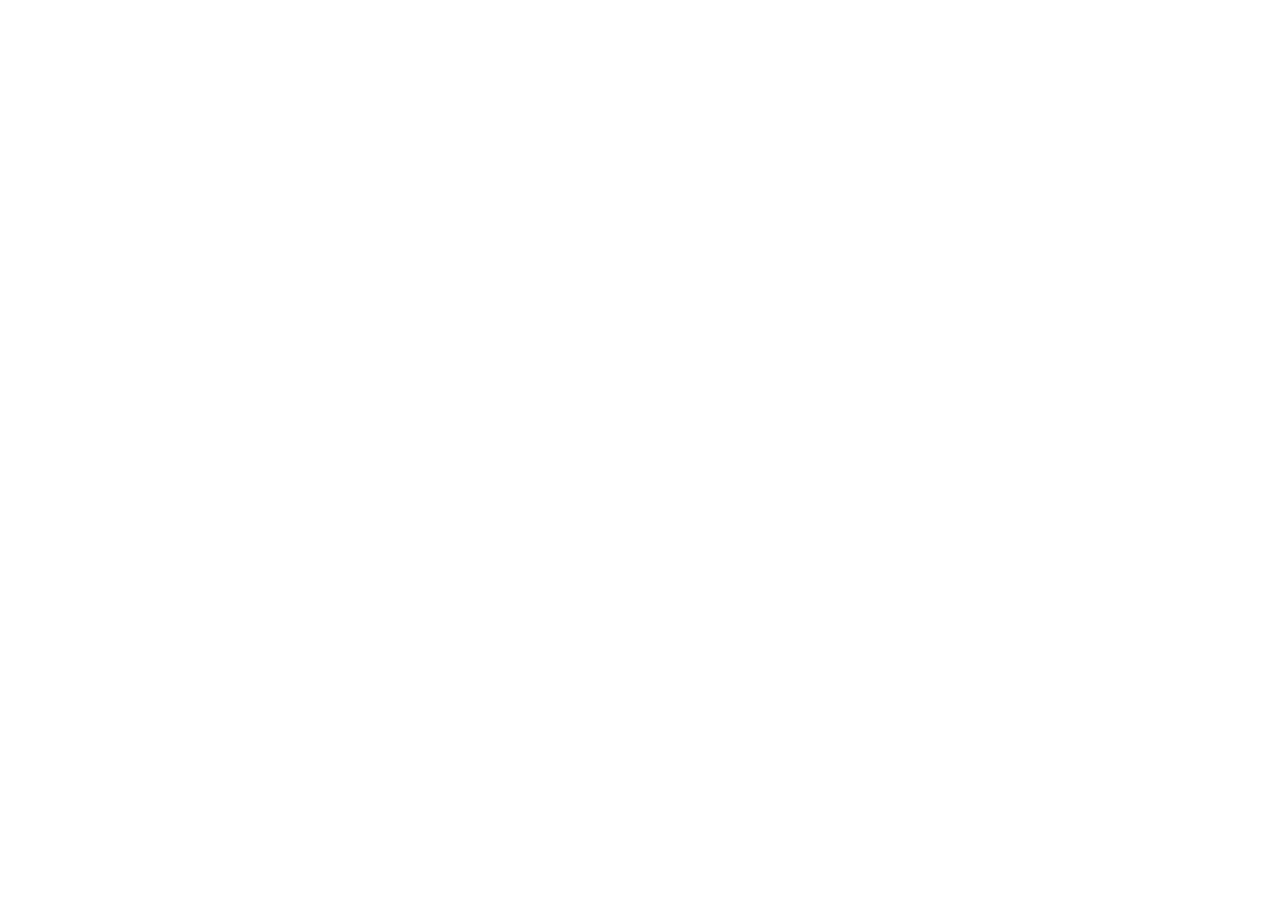
==== practice.html @ b619e9c4 "Practice.html" ====
<!DOCTYPE html>
<html lang="en">
<head>
    <meta charset="UTF-8">
    <meta name="viewport" content="width=device-width, initial-scale=1.0">
    <title>Practice task</title>
  
</head>
<body>
 <header>

 </header>
 <main>

 </main>
 <footer>
    
 </footer>

</body>
</html>
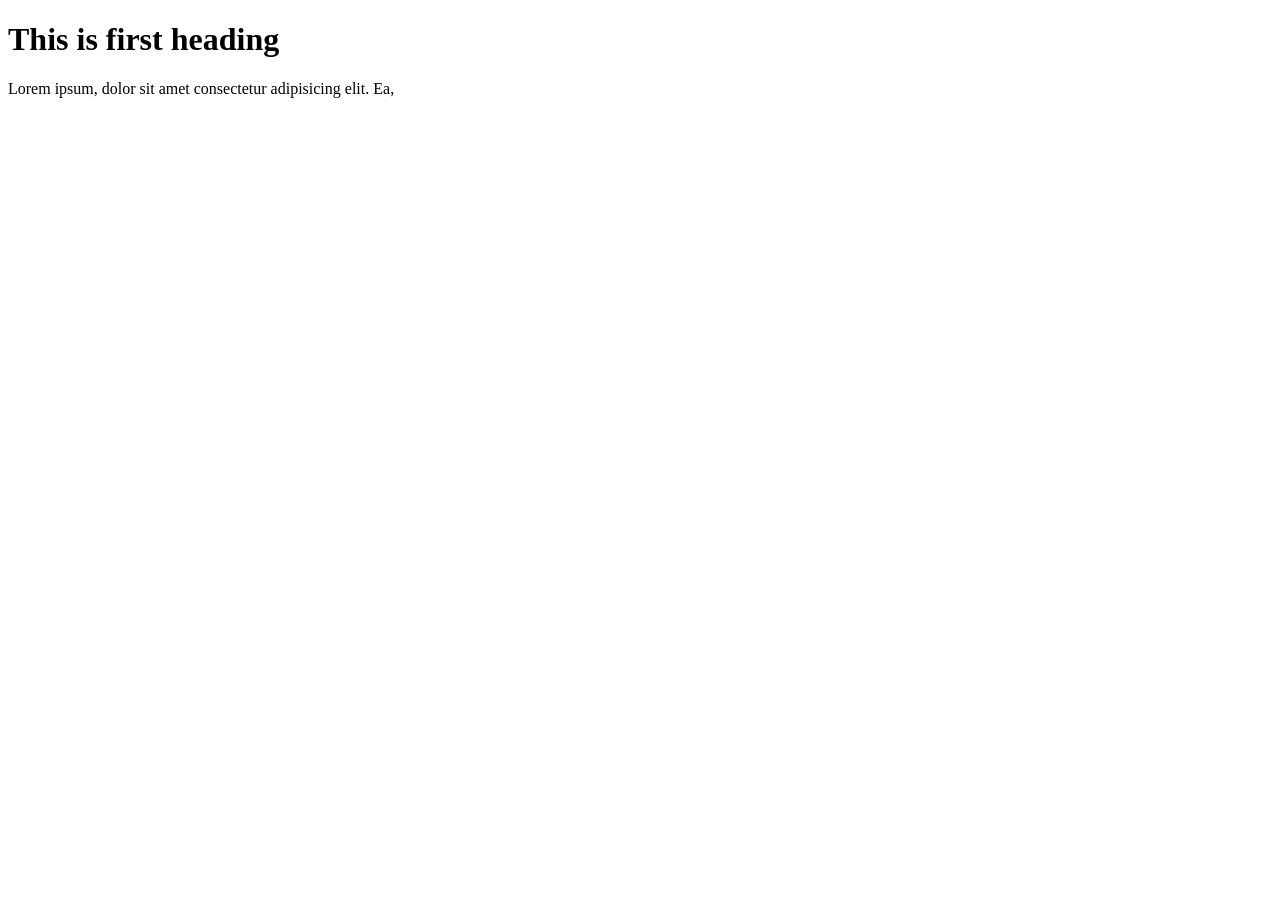
==== commit 28fe7d86: "practice.html" ====
--- a/practice.html
+++ b/practice.html
@@ -8,13 +8,13 @@
 </head>
 <body>
  <header>
-
+<h1>This is first heading</h1>
  </header>
  <main>
-
+<p>Lorem ipsum, dolor sit amet consectetur adipisicing elit. Ea, </p>
  </main>
  <footer>
-    
+
  </footer>
 
 </body>
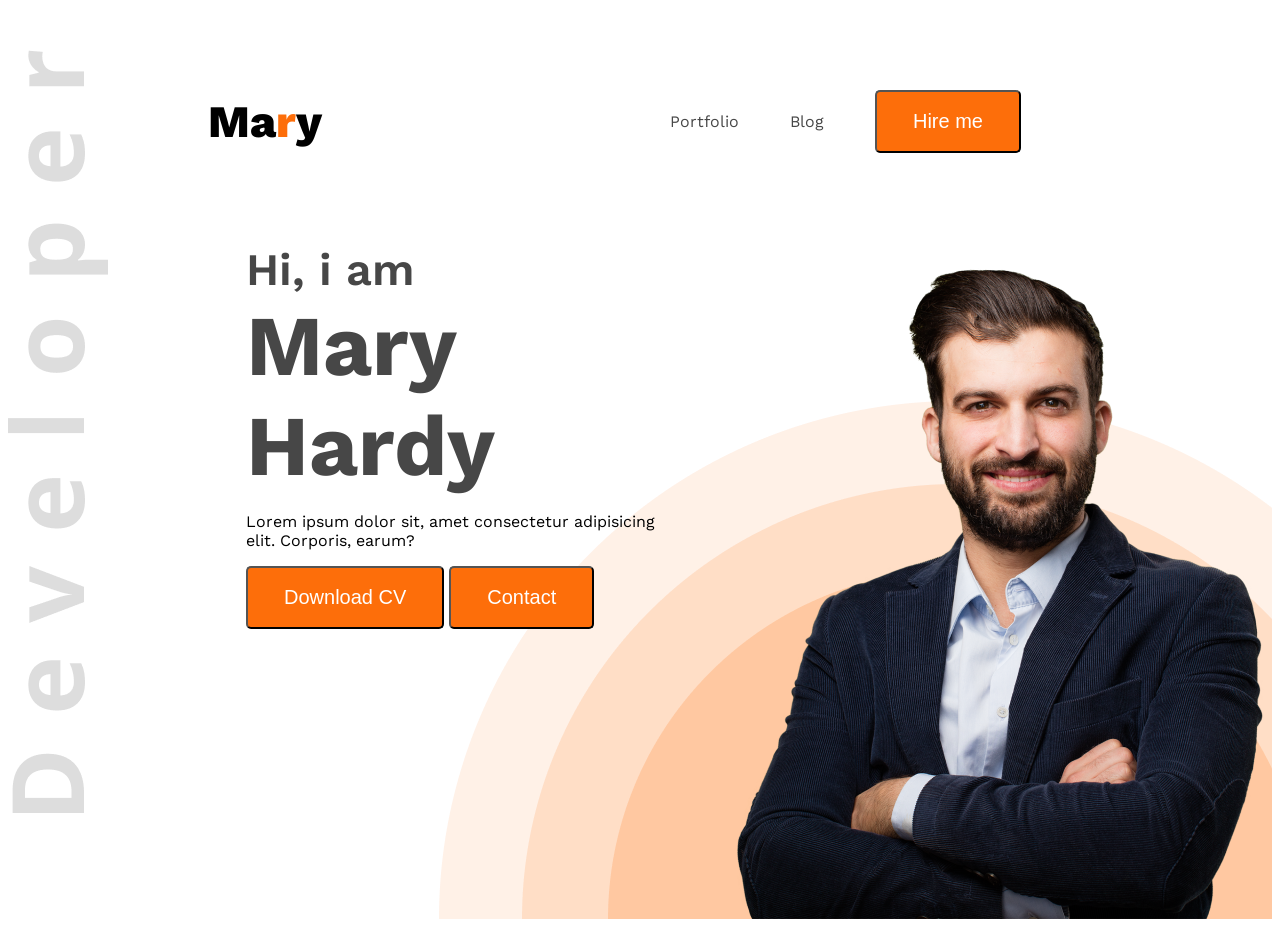
==== commit f8b98033: "first practice" ====
--- a/practice.html
+++ b/practice.html
@@ -4,14 +4,36 @@
     <meta charset="UTF-8">
     <meta name="viewport" content="width=device-width, initial-scale=1.0">
     <title>Practice task</title>
-  
+ 
+  <link rel="stylesheet" href="styles/practice.css">
 </head>
-<body>
+<body class="work-sans-normal">
  <header>
-<h1>This is first heading</h1>
+<nav>
+    <h3 class="nav-title">Ma<span class="text-primary">r</span>y</h3>
+    <ul>
+        <li><a class="dark-2" href="">Portfolio</a></li>
+        <li><a class="dark-2" href="">Blog</a></li>
+        <li><a href=""><button class="btn-primary">Hire me</button></a></li>
+    </ul>
+</nav>
+
+<div class="banner">
+
+    <div class="banner-content">
+<h4 class="banner-greetings dark-2">Hi, i am</h4>
+<h1 class="banner-tile">Mary Hardy</h1>
+<p class="banner-description">Lorem ipsum dolor sit, amet consectetur adipisicing elit. Corporis, earum?</p>
+<button class="btn-primary">Download CV</button>
+<button class="btn-primary">Contact</button>
+    </div>
+<img class="banner-pic" src="images/hardy.png" alt="">
+</div>
+
+
  </header>
  <main>
-<p>Lorem ipsum, dolor sit amet consectetur adipisicing elit. Ea, </p>
+
  </main>
  <footer>
 
--- a/styles/practice.css
+++ b/styles/practice.css
@@ -0,0 +1,86 @@
+@import url('https://fonts.googleapis.com/css2?family=Sankofa+Display&family=Work+Sans:ital,wght@0,100..900;1,100..900&display=swap');
+.work-sans-normal {
+    font-family: "Work Sans", sans-serif;
+    font-optical-sizing: auto;
+    font-weight: <weight>;
+    font-style: normal;
+  }
+  /* text colour  */
+.text-primary{
+    color: #FD6E0A;
+}
+.dark-2{
+color: #474747;
+}
+.btn-primary{
+    border-radius: 5px;
+    background: rgb(253, 110, 10);
+    font-size: 20px;
+    color: #FFFFFF;
+    padding: 18px 36px;
+
+}
+
+header{
+    background-image: url(..//images/developer.png), url(../images/header_bg.png);
+    background-repeat: no-repeat;
+    background-position: top left, right bottom;
+   
+}
+
+
+
+
+
+
+
+/* text style/ */
+
+nav{
+    display: flex;
+    align-items: center;
+    justify-content: space-between;
+    margin: 50px 200px;
+}
+
+.nav-title{
+    font-weight: 800;
+    font-size: 45px;
+}
+nav ul{
+    display: flex;
+    align-items: center;
+}
+nav ul li {
+    list-style: none;
+    margin-right: 51px;
+}
+a{
+    text-decoration: none;
+}
+
+/* banner style  */
+.banner{
+    display: flex;
+    justify-content: space-between;
+}
+.banner-content{
+    width: 585px;
+    margin: 0 30px 0 238px;
+  
+}
+
+.banner-greetings{
+    font-size: 45px;
+    font-weight: 600;
+    margin: 0;
+}
+.banner-tile{
+    font-weight: bold;
+    font-size: 85px;
+    margin: 0;
+    color: #474747;
+}
+.banner-pic{
+    width: 584px;
+}
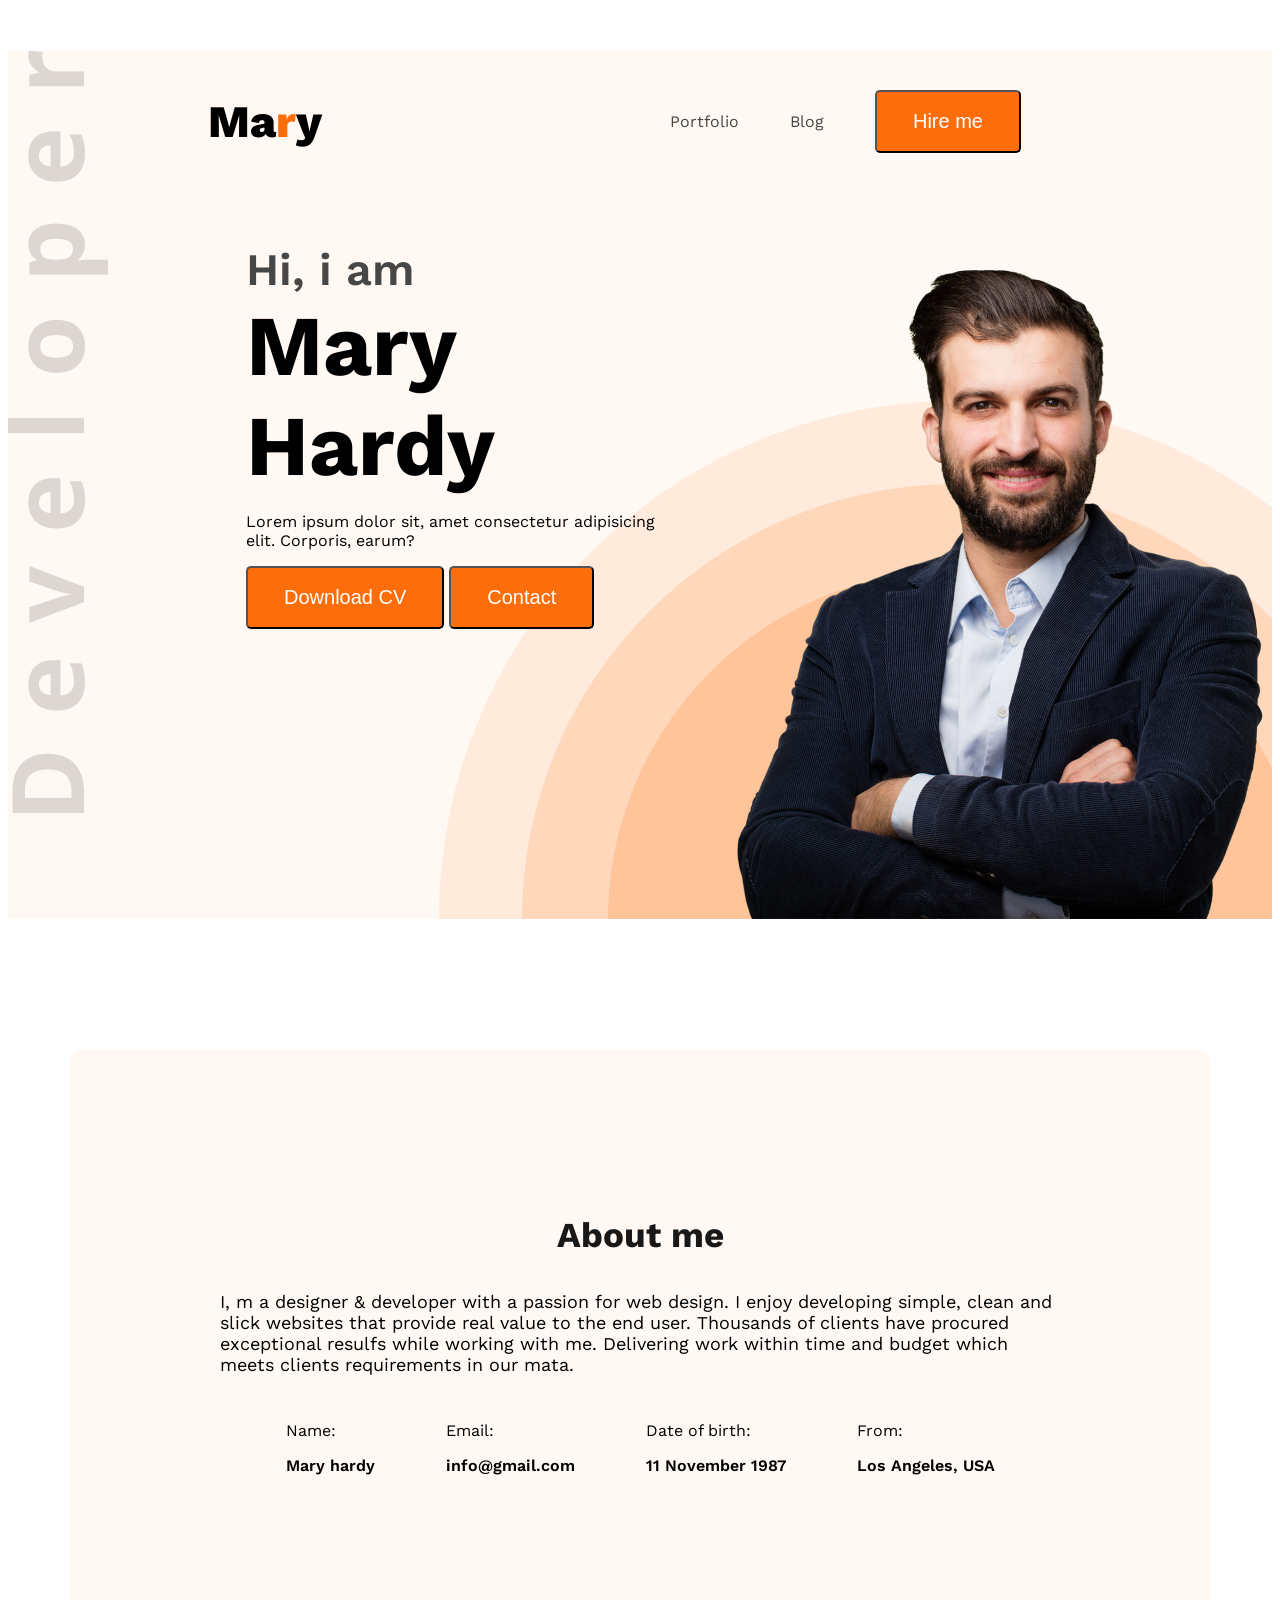
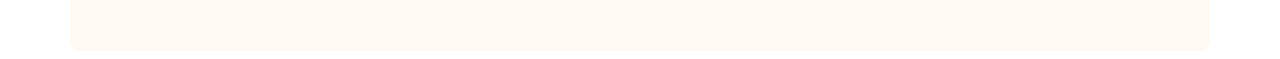
==== commit b1e679c0: "second" ====
--- a/practice.html
+++ b/practice.html
@@ -8,7 +8,7 @@
   <link rel="stylesheet" href="styles/practice.css">
 </head>
 <body class="work-sans-normal">
- <header>
+ <header class="secondary-bg">
 <nav>
     <h3 class="nav-title">Ma<span class="text-primary">r</span>y</h3>
     <ul>
@@ -29,11 +29,36 @@
     </div>
 <img class="banner-pic" src="images/hardy.png" alt="">
 </div>
+ </header>
+ <main>
+<section class="about secondary-bg">
+<h3 class="section-title">About me</h3>
+<p class="section-description">I, m a designer & developer with a passion for web design. I enjoy developing simple, clean and slick websites that provide real value to the end user. Thousands of clients have procured exceptional resulfs while working with me. Delivering work within time and budget which meets clients requirements in our mata.</p>
+
+<div class="about-items">
+    <div class="about-item">
+        <p class="item-title">Name: </p>
+        <p class ="item-description">Mary hardy</p>
+    </div>          
+    <div class="about-item">
+        <p class="item-title">Email:
+            </p>
+        <p class="item-description">info@gmail.com</p>
+    </div>
+    <div class="about-item">
+        <p class="item-title">Date of birth:
+            </p>
+        <p class="item-description">11 November 1987</p>
+    </div>
+    <div class="about-item">
+        <p class="item-title">From:
+            </p>
+        <p class="item-description">Los Angeles, USA</p>
+    </div>
+</div>
 
 
- </header>
- <main>
-
+</section>
  </main>
  <footer>
 
--- a/styles/practice.css
+++ b/styles/practice.css
@@ -6,6 +6,10 @@
     font-style: normal;
   }
   /* text colour  */
+.secondary-bg{
+background-color: #FFF8F3;
+}
+
 .text-primary{
     color: #FD6E0A;
 }
@@ -28,9 +32,16 @@
    
 }
 
+.section-title{
+    color: #181818 ;
+    font-weight: bold;
+    font-size: 35px;
+    text-align: center;
+}
 
-
-
+.section-description{
+    font-size: 18px;
+}
 
 
 
@@ -79,8 +90,31 @@
     font-weight: bold;
     font-size: 85px;
     margin: 0;
-    color: #474747;
+   
 }
 .banner-pic{
     width: 584px;
 }
+
+/* main style  */
+
+main{
+    max-width: 1140px;
+margin: 0 auto;
+}
+
+/* section style  */
+
+.about{
+    border-radius: 10px;
+    padding: 130px 150px;
+    margin-top: 130px;
+}
+.about-items{
+    display: flex;
+    justify-content: space-around;
+    margin: 30px;
+}
+.item-description{
+    font-weight: 600;
+}
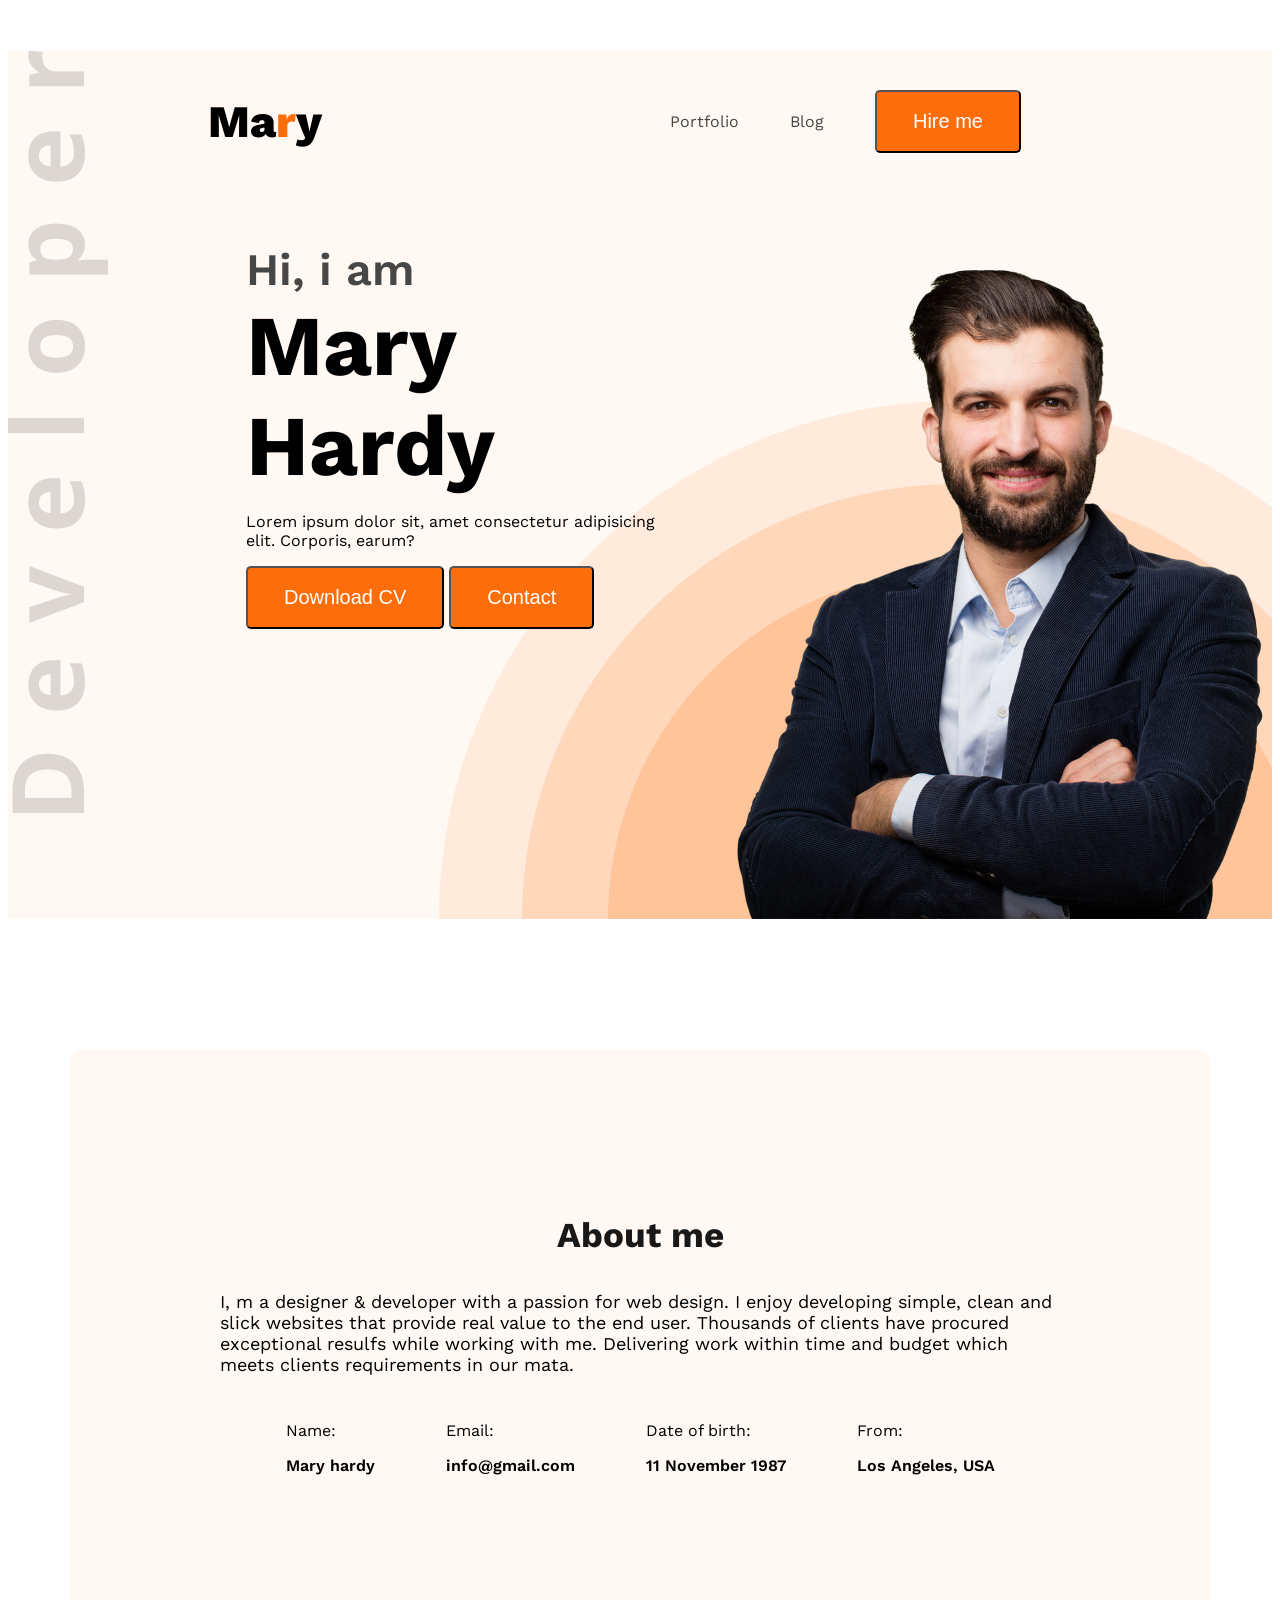
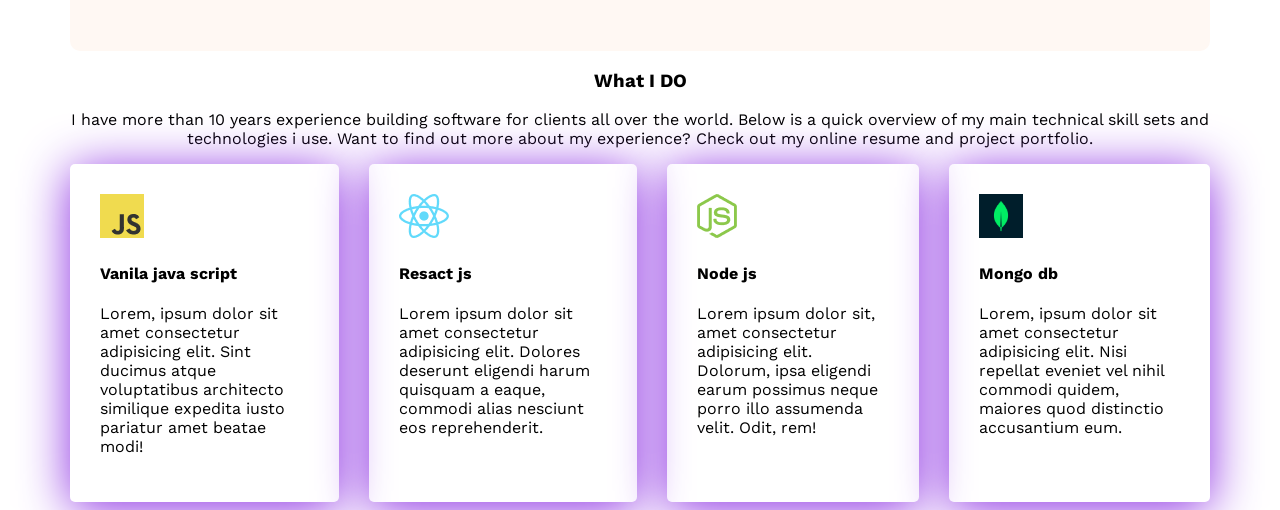
==== commit b35917f7: "third" ====
--- a/practice.html
+++ b/practice.html
@@ -59,6 +59,37 @@
 
 
 </section>
+
+<section class="skills">
+
+<h3 class="skill-title text-center">What I DO</h3>
+<p class="skill-description text-center">I have more than 10 years experience building software for clients all over the world. Below is a quick overview of my main technical skill sets and technologies i use. Want to find out more about my experience? Check out my online resume and project portfolio.</p>
+
+<div class="skills-container">
+<div class="skill">
+    <img src="icons/js.png" alt="">
+    <h4 class="skil-title">Vanila java script</h4>
+    <p class="skil-description">Lorem, ipsum dolor sit amet consectetur adipisicing elit. Sint ducimus atque voluptatibus architecto similique expedita iusto pariatur amet beatae modi!</p>
+</div>
+<div class="skill">
+    <img src="icons/react.png" alt="">
+    <h4 class="skil-title">Resact js</h4>
+    <p class="skil-description">Lorem ipsum dolor sit amet consectetur adipisicing elit. Dolores deserunt eligendi harum quisquam a eaque, commodi alias nesciunt eos reprehenderit.</p>
+</div>
+<div class="skill">
+    <img src="icons/nodejs.png" alt="">
+    <h4 class="skil-title">Node js</h4>
+    <p class="skil-description">Lorem ipsum dolor sit, amet consectetur adipisicing elit. Dolorum, ipsa eligendi earum possimus neque porro illo assumenda velit. Odit, rem!</p>
+</div>
+<div class="skill">
+    <img src="icons/mongo.png" alt="">
+    <h4 class="skil-title">Mongo db</h4>
+    <p class="skil-description">Lorem, ipsum dolor sit amet consectetur adipisicing elit. Nisi repellat eveniet vel nihil commodi quidem, maiores quod distinctio accusantium eum.</p>
+</div>
+
+</div>
+</section>
+
  </main>
  <footer>
 
--- a/styles/practice.css
+++ b/styles/practice.css
@@ -117,4 +117,17 @@
 }
 .item-description{
     font-weight: 600;
+}
+.text-center{
+    text-align: center;
+}
+.skills-container{
+    display: flex;
+  gap: 30px;
+  
+}
+.skill{
+    border-radius: 5px;
+    padding: 30px;
+    box-shadow: 0 6px 50px 0px blueviolet;
 }
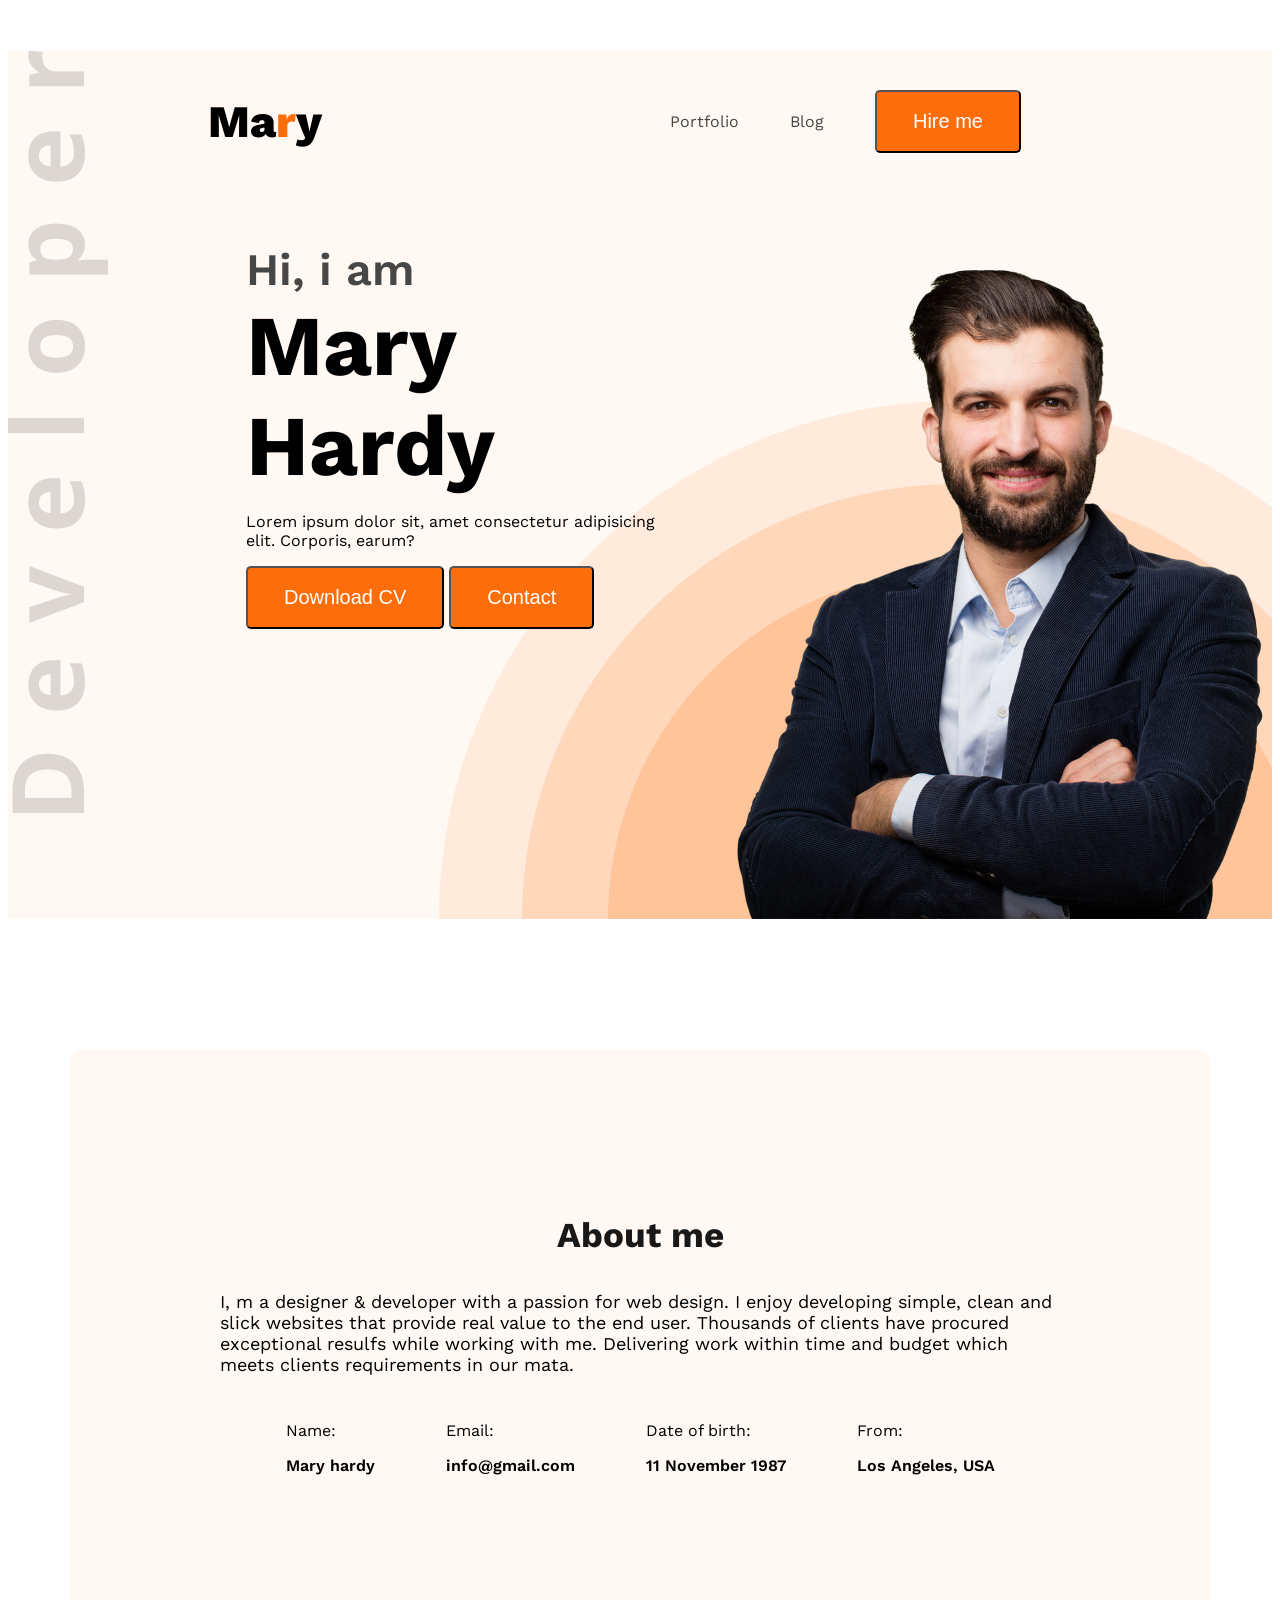
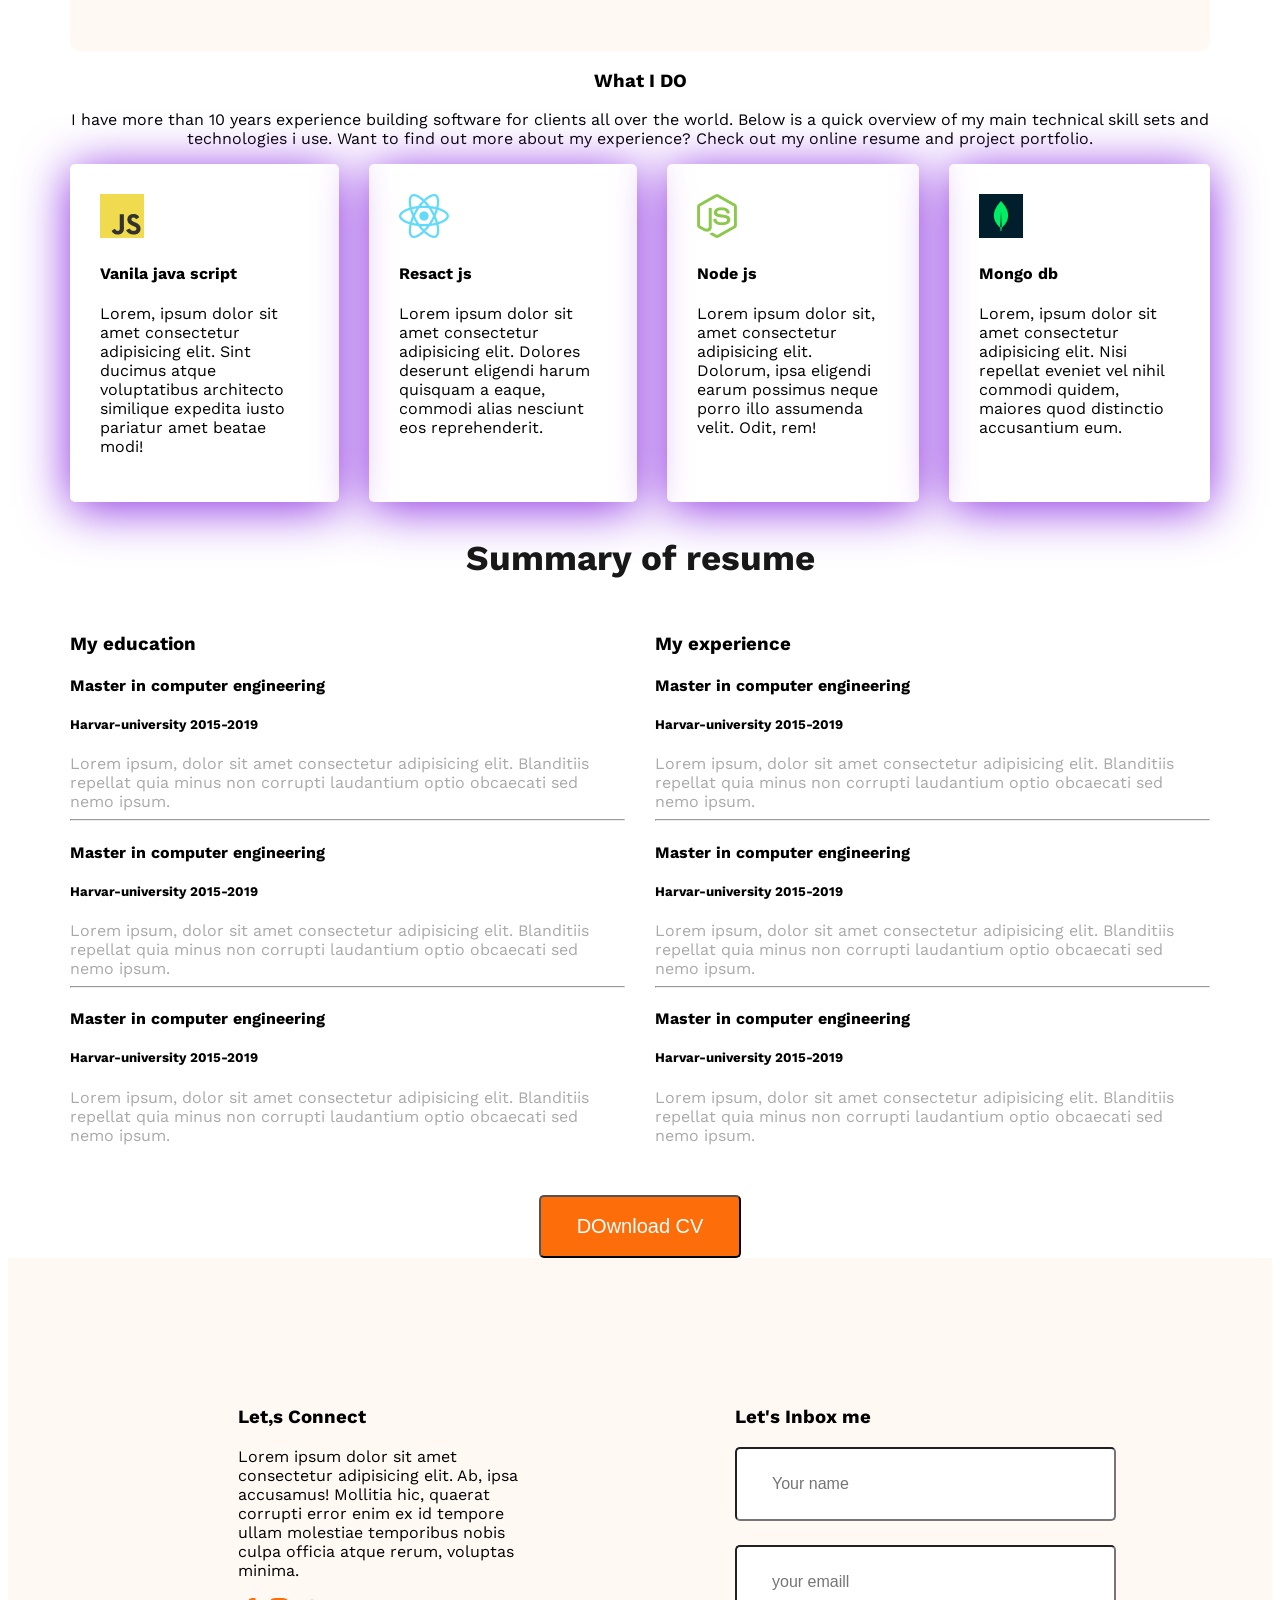
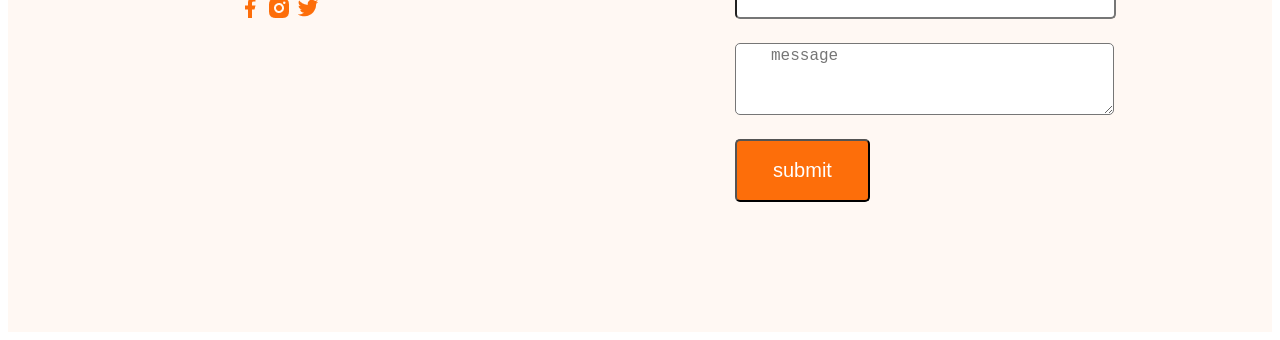
==== commit a7b8caff: "last practice" ====
--- a/practice.html
+++ b/practice.html
@@ -90,8 +90,79 @@
 </div>
 </section>
 
+<section class="resume">
+<h3 class="section-title">Summary of resume</h3>
+<div class="resume-container">
+
+<div class="resume-column">
+    <h3 class="resume-column-title">My education</h3>
+    <div class="experience">
+        <h4 class="experience-title">Master in computer engineering</h4>
+        <h5 class="experience-sub-title">Harvar-university 2015-2019</h5>
+        <div class="experience-description">Lorem ipsum, dolor sit amet consectetur adipisicing elit. Blanditiis repellat quia minus non corrupti laudantium optio obcaecati sed nemo ipsum.</div>     
+    </div>
+    <hr>
+    <div class="experience">
+        <h4 class="experience-title">Master in computer engineering</h4>
+        <h5 class="experience-sub-title">Harvar-university 2015-2019</h5>
+        <div class="experience-description">Lorem ipsum, dolor sit amet consectetur adipisicing elit. Blanditiis repellat quia minus non corrupti laudantium optio obcaecati sed nemo ipsum.</div>
+    </div>
+    <hr>
+    <div class="experience">
+        <h4 class="experience-title">Master in computer engineering</h4>
+        <h5 class="experience-sub-title">Harvar-university 2015-2019</h5>
+        <div class="experience-description">Lorem ipsum, dolor sit amet consectetur adipisicing elit. Blanditiis repellat quia minus non corrupti laudantium optio obcaecati sed nemo ipsum.</div>
+    </div>
+</div>
+<div class="resume-column">
+    <h3 class="resume-column-title">My experience </h3>
+    <div class="experience">
+        <h4 class="experience-title">Master in computer engineering</h4>
+        <h5 class="experience-sub-title">Harvar-university 2015-2019</h5>
+        <div class="experience-description">Lorem ipsum, dolor sit amet consectetur adipisicing elit. Blanditiis repellat quia minus non corrupti laudantium optio obcaecati sed nemo ipsum.</div>
+    </div>
+    <hr>
+    <div class="experience">
+        <h4 class="experience-title">Master in computer engineering</h4>
+        <h5 class="experience-sub-title">Harvar-university 2015-2019</h5>
+        <div class="experience-description">Lorem ipsum, dolor sit amet consectetur adipisicing elit. Blanditiis repellat quia minus non corrupti laudantium optio obcaecati sed nemo ipsum.</div>
+    </div>
+    <hr>
+    <div class="experience">
+        <h4 class="experience-title">Master in computer engineering</h4>
+        <h5 class="experience-sub-title">Harvar-university 2015-2019</h5>
+        <div class="experience-description">Lorem ipsum, dolor sit amet consectetur adipisicing elit. Blanditiis repellat quia minus non corrupti laudantium optio obcaecati sed nemo ipsum.</div>
+    </div>
+</div>
+
+</div>
+<div class="text-center Download">
+    <button class="btn-primary">DOwnload CV</button>
+</div>
+
+</section>
+
  </main>
- <footer>
+ <footer class="secondary-bg">
+    <div class="footer-column">
+        <h3>Let,s Connect</h3>
+        <p>Lorem ipsum dolor sit amet consectetur adipisicing elit. Ab, ipsa accusamus! Mollitia hic, quaerat corrupti error enim ex id tempore ullam molestiae temporibus nobis culpa officia atque rerum, voluptas minima.</p>
+        <div>
+        <a href=""><img src="icons/facebook.png" alt=""></a>
+        <a href=""><img src="icons/insta.png" alt=""></a>
+        <a href=""><img src="icons/twitter.png" alt=""></a>
+        </div>
+    </div>
+<div class="footer-column">
+<h3 class="footer-title">Let's Inbox me</h3>
+<form action="">
+    <input type="text" placeholder="Your name">
+    <input type="text" placeholder="your emaill">
+  <textarea  name="" id="" cols="30" rows="0" placeholder="message"></textarea>
+  <input class="btn-primary submit" type="submit" value="submit">
+</form>
+</div>
+   
 
  </footer>
 
--- a/styles/practice.css
+++ b/styles/practice.css
@@ -130,4 +130,39 @@
     border-radius: 5px;
     padding: 30px;
     box-shadow: 0 6px 50px 0px blueviolet;
+}
+
+.resume-container{
+    display: flex;
+   gap: 30px;
+}
+.experience-description, .exeprience-sub-title{
+    color: darkgrey;
+
+}
+.Download{
+    margin-top: 50px;
+}
+footer{
+    padding: 130px 230px;
+    display: flex;
+    gap: 190px
+    ;
+}
+.footer-column{
+    width: 50%;
+}
+footer input[type="text"], footer textarea{
+    height: 64px;
+    border-radius: 5px;
+    background-color: white;
+    width: 100%;
+    display: block;
+    padding: 3px 35px;
+    margin-bottom: 24px;
+    font-size: 16px;
+}
+.submit{
+    display: block;
+    margin-top: 15px;
 }
